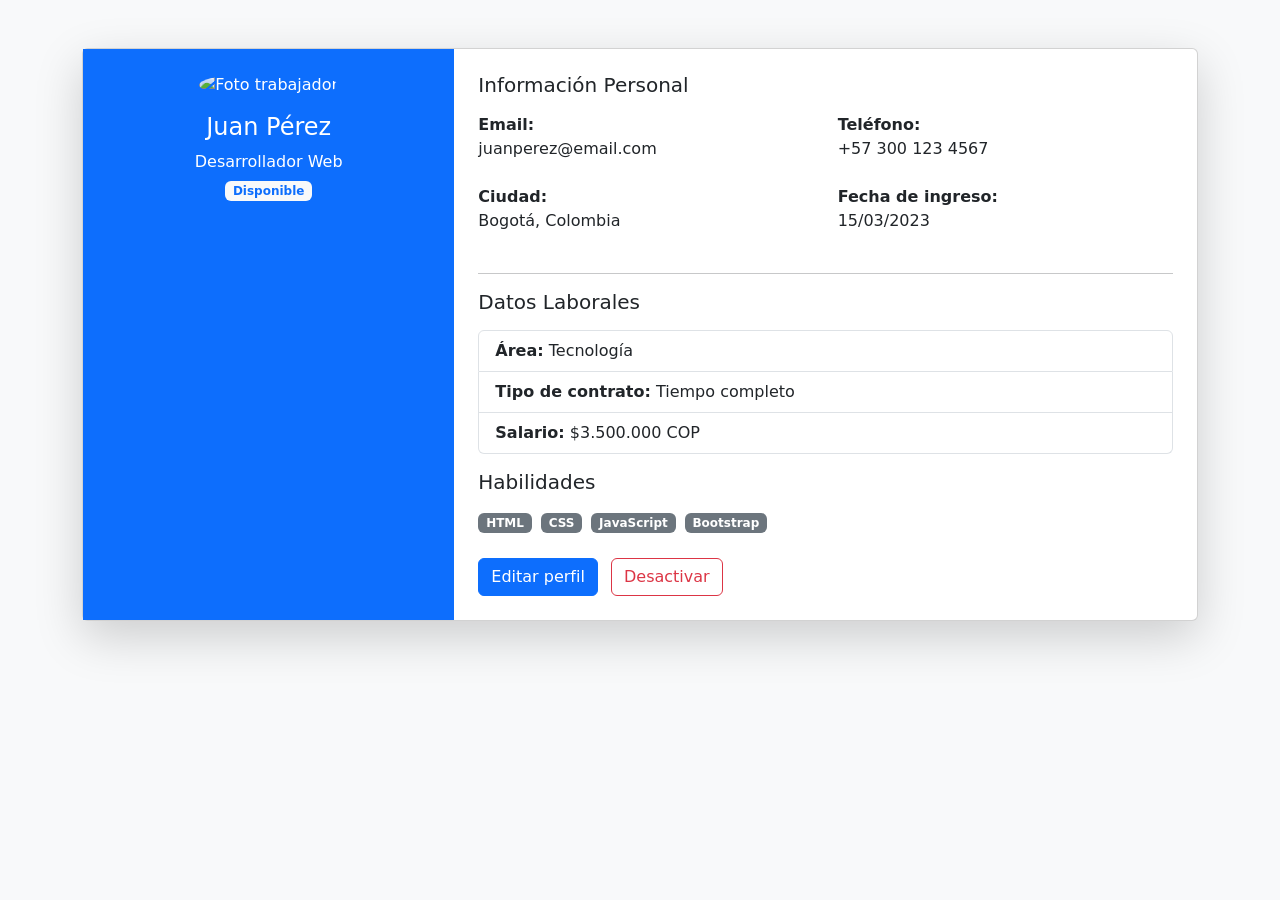
==== Frontend/index.html @ bde06f08 "feat: updated index script changed some elements in index, simple object Candidate charged into inde" ====
<!DOCTYPE html>
<html lang="es">
<head>
  <meta charset="UTF-8">
  <title>Perfil de Trabajador</title>
  <meta name="viewport" content="width=device-width, initial-scale=1">

  <!-- Bootstrap -->
  <link href="https://cdn.jsdelivr.net/npm/bootstrap@5.3.2/dist/css/bootstrap.min.css" rel="stylesheet">
</head>
<body class="bg-light">

<div class="container my-5">
  <div class="card shadow-lg">
    <div class="row g-0">

      <!-- Foto -->
      <div class="col-md-4 text-center bg-primary text-white p-4">
        <img src="https://encrypted-tbn0.gstatic.com/images?q=tbn:ANd9GcQEjdNn2kBMtAiz3_IE2U6-ekXOjP7aZw9QFA&s"
             class="rounded-circle mb-3"
             alt="Foto trabajador">

        <h4 id="candidate-name">Juan Pérez</h4>
        <p id="candidate-job" class="mb-1">Desarrollador Web</p>
        <span id="candidate-isAvaiable"class="badge bg-light text-primary">Disponible</span>
      </div>

      <!-- Información -->
      <div class="col-md-8 p-4">
        <h5 class="mb-3">Información Personal</h5>
        <div class="row">
          <div class="col-md-6 mb-2">
            <strong>Email:</strong>
            <p id="candidate-email">juanperez@email.com</p>
          </div>
          <div class="col-md-6 mb-2">
            <strong>Teléfono:</strong>
            <p id="candidate-number">+57 300 123 4567</p>
          </div>
          <div class="col-md-6 mb-2">
            <strong>Ciudad:</strong>
            <p id="candidate-city">Bogotá, Colombia</p>
          </div>
          <div class="col-md-6 mb-2">
            <strong>Fecha de ingreso:</strong>
            <p id="candidate-date">15/03/2023</p>
          </div>
        </div>

        <hr>

        <h5 class="mb-3">Datos Laborales</h5>
        <ul class="list-group mb-3">
          <li id="candidate-area"class="list-group-item">
            <strong>Área:</strong> Tecnología
          </li>
          <li id="candidate-contract" class="list-group-item">
            <strong>Tipo de contrato:</strong> Tiempo completo
          </li>
          <li id="candidate-salary" class="list-group-item">
            <strong>Salario:</strong> $3.500.000 COP
          </li>
        </ul>

        <h5 data-candidate="abilities" class="mb-3">Habilidades</h5>
        <span class="badge bg-secondary me-1">HTML</span>
        <span class="badge bg-secondary me-1">CSS</span>
        <span class="badge bg-secondary me-1">JavaScript</span>
        <span class="badge bg-secondary me-1">Bootstrap</span>

        <div class="mt-4">
          <button class="btn btn-primary me-2">Editar perfil</button>
          <button id="candidate-openToWork" class="btn btn-outline-danger">Desactivar</button>
        </div>
      </div>

    </div>
  </div>
</div>
<script src="./js/pages/index.js" type="module"></script>
</body>
</html>
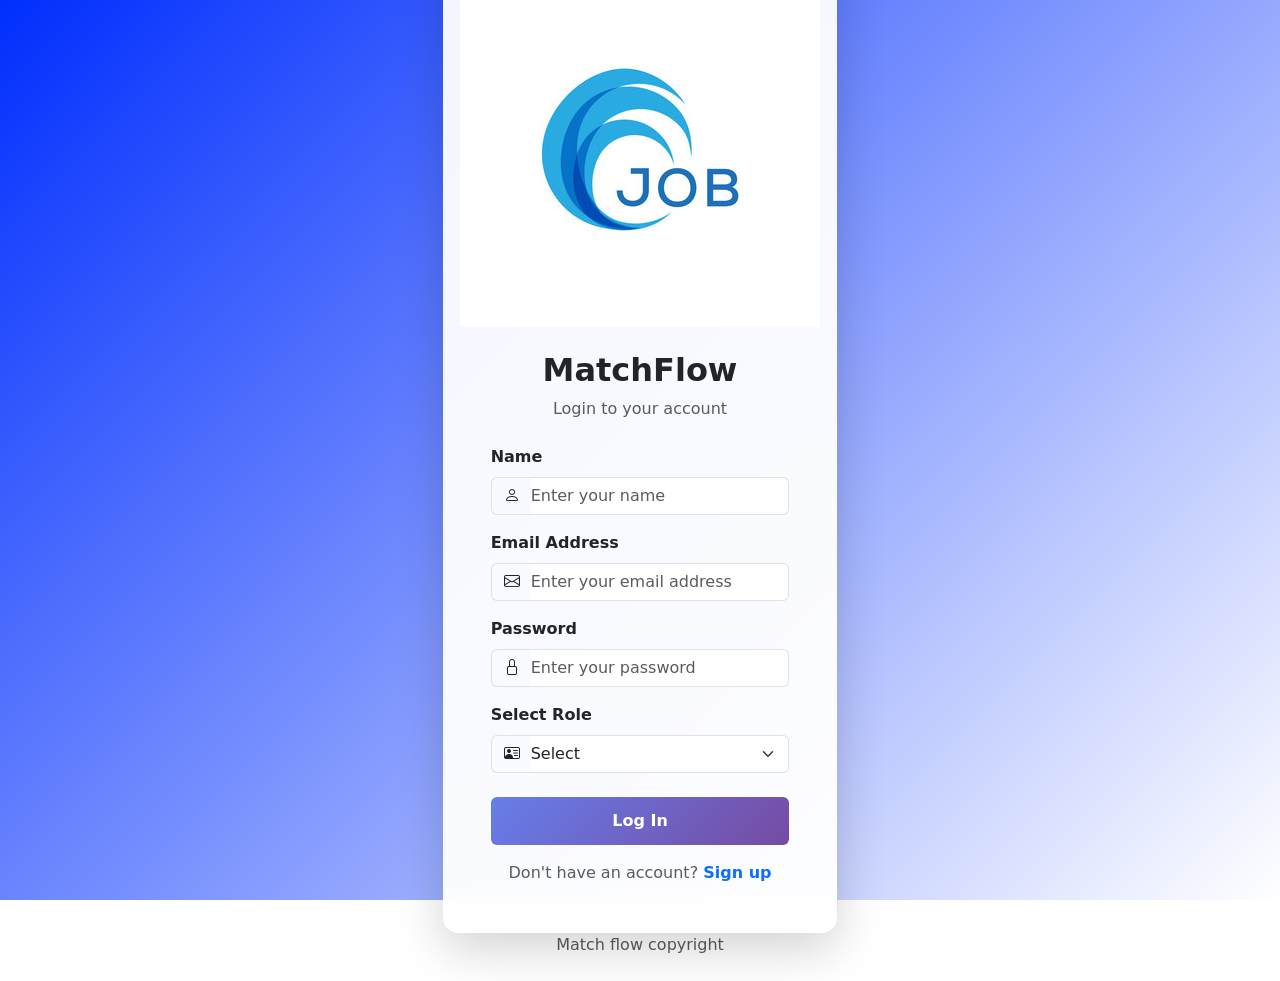
==== commit 24ded3b0: "feat: New files, commands y functions" ====
--- a/Frontend/index.html
+++ b/Frontend/index.html
@@ -1,82 +1,74 @@
 <!DOCTYPE html>
 <html lang="es">
-<head>
-  <meta charset="UTF-8">
-  <title>Perfil de Trabajador</title>
-  <meta name="viewport" content="width=device-width, initial-scale=1">
-
-  <!-- Bootstrap -->
-  <link href="https://cdn.jsdelivr.net/npm/bootstrap@5.3.2/dist/css/bootstrap.min.css" rel="stylesheet">
-</head>
-<body class="bg-light">
-
-<div class="container my-5">
-  <div class="card shadow-lg">
-    <div class="row g-0">
-
-      <!-- Foto -->
-      <div class="col-md-4 text-center bg-primary text-white p-4">
-        <img src="https://encrypted-tbn0.gstatic.com/images?q=tbn:ANd9GcQEjdNn2kBMtAiz3_IE2U6-ekXOjP7aZw9QFA&s"
-             class="rounded-circle mb-3"
-             alt="Foto trabajador">
-
-        <h4 id="candidate-name">Juan Pérez</h4>
-        <p id="candidate-job" class="mb-1">Desarrollador Web</p>
-        <span id="candidate-isAvaiable"class="badge bg-light text-primary">Disponible</span>
-      </div>
-
-      <!-- Información -->
-      <div class="col-md-8 p-4">
-        <h5 class="mb-3">Información Personal</h5>
-        <div class="row">
-          <div class="col-md-6 mb-2">
-            <strong>Email:</strong>
-            <p id="candidate-email">juanperez@email.com</p>
+    <head>
+        <meta charset="UTF-8">
+        <title> Perfil de Trabajador | MatchFlow </title>
+        <meta name="viewport" content="width=device-width, initial-scale=1">
+        <link rel="stylesheet" href="./css/style.css">
+        <link rel="stylesheet" href="https://cdn.jsdelivr.net/npm/bootstrap-icons@1.13.1/font/bootstrap-icons.min.css">
+        <link rel="stylesheet" href="https://cdn.jsdelivr.net/npm/bootstrap@5.3.8/dist/css/bootstrap.min.css" integrity="sha384-sRIl4kxILFvY47J16cr9ZwB07vP4J8+LH7qKQnuqkuIAvNWLzeN8tE5YBujZqJLB" crossorigin="anonymous">
+    </head>
+    <body class="bg-light">
+        <nav class="navbar navbar-expand-lg navbar-light bg-white shadow-sm">
+            <div class="container-fluid"> <a class="navbar-brand fw-bold text-primary" href="#"> <i class="bi bi-people-fill"> </i> MatchFlow </a>
+                <div class="d-flex"> 
+                    <button class="btn btn-outline-danger btn-sm btn-logout" id="logoutBtn"> <i class="bi bi-box-arrow-right me-1"> </i> Cerrar Sesión </button> 
+                </div>
           </div>
-          <div class="col-md-6 mb-2">
-            <strong>Teléfono:</strong>
-            <p id="candidate-number">+57 300 123 4567</p>
-          </div>
-          <div class="col-md-6 mb-2">
-            <strong>Ciudad:</strong>
-            <p id="candidate-city">Bogotá, Colombia</p>
-          </div>
-          <div class="col-md-6 mb-2">
-            <strong>Fecha de ingreso:</strong>
-            <p id="candidate-date">15/03/2023</p>
-          </div>
+        </nav>
+        <div class="container my-5">
+            <div class="card shadow-lg">
+                <div class="row g-0">
+                    <!-- Foto -->
+                    <div class="col-md-4 text-center bg-primary text-white p-4">
+                        <img src="https://ui-avatars.com/api/?name=Juan+Perez&size=150&background=667eea&color=fff" class="rounded-circle mb-3" alt="Foto trabajador">
+                        <h4 data-user-name> Juan Pérez </h4>
+                        <p class="mb-1"> Desarrollador Web </p>
+                        <span class="badge bg-light text-primary"> Activo </span>
+                    </div>
+                    <!-- Información -->
+                     <div class="col-md-8 p-4"> 
+                        <h5 class="mb-3"> Información Personal </h5>
+                        <div class="row">
+                            <div class="col-md-6 mb-2">
+                                <strong> Email: </strong>
+                                <p data-user-email> juanperez@email.com </p>
+                            </div>
+                            <div class="col-md-6 mb-2">
+                                <strong> Teléfono: </strong>
+                                <p> +57 300 123 4567 </p>
+                            </div>
+                            <div class="col-md-6 mb-2">
+                                <strong> Ciudad: </strong>
+                                <p> Bogotá, Colombia </p>
+                            </div>
+                            <div class="col-md-6 mb-2">
+                                <strong> Fecha de ingreso: </strong>
+                                <p> 15/03/2023 </p>
+                            </div>
+                        </div>
+                        <hr>
+                        <h5 class="mb-3"> Datos Laborales </h5>
+                        <ul class="list-group mb-3">
+                            <li class="list-group-item"> <strong> Área: </strong> Tecnología </li>
+                            <li class="list-group-item"> <strong> Tipo de contrato: </strong> Tiempo completo </li>
+                            <li class="list-group-item"> <strong> Salario: </strong> $3.500.000 COP </li>
+                        </ul>
+                        <h5 class="mb-3"> Habilidades </h5>
+                        <span class="badge bg-secondary me-1"> HTML </span>
+                        <span class="badge bg-secondary me-1"> CSS </span>
+                        <span class="badge bg-secondary me-1"> JavaScript </span>
+                        <span class="badge bg-secondary me-1"> Bootstrap </span>
+                        <div class="mt-4">
+                            <button class="btn btn-primary me-2"> <i class="bi bi-pencil-square me-1"> </i> Editar perfil </button>
+                            <button class="btn btn-outline-danger"> <i class="bi bi-pause-circle me-1"> </i> Desactivar </button>
+                        </div>
+                    </div>
+                </div>
+            </div>
         </div>
-
-        <hr>
-
-        <h5 class="mb-3">Datos Laborales</h5>
-        <ul class="list-group mb-3">
-          <li id="candidate-area"class="list-group-item">
-            <strong>Área:</strong> Tecnología
-          </li>
-          <li id="candidate-contract" class="list-group-item">
-            <strong>Tipo de contrato:</strong> Tiempo completo
-          </li>
-          <li id="candidate-salary" class="list-group-item">
-            <strong>Salario:</strong> $3.500.000 COP
-          </li>
-        </ul>
-
-        <h5 data-candidate="abilities" class="mb-3">Habilidades</h5>
-        <span class="badge bg-secondary me-1">HTML</span>
-        <span class="badge bg-secondary me-1">CSS</span>
-        <span class="badge bg-secondary me-1">JavaScript</span>
-        <span class="badge bg-secondary me-1">Bootstrap</span>
-
-        <div class="mt-4">
-          <button class="btn btn-primary me-2">Editar perfil</button>
-          <button id="candidate-openToWork" class="btn btn-outline-danger">Desactivar</button>
-        </div>
-      </div>
-
-    </div>
-  </div>
-</div>
-<script src="./js/pages/index.js" type="module"></script>
-</body>
-</html>
+        <script src="./js/pages/signout.js" type="module"> </script>
+        <script src="./js/pages/index.js" type="module"> </script>
+        <script src="https://cdn.jsdelivr.net/npm/bootstrap@5.3.8/dist/js/bootstrap.bundle.min.js" integrity="sha384-FKyoEForCGlyvwx9Hj09JcYn3nv7wiPVlz7YYwJrWVcXK/BmnVDxM+D2scQbITxI" crossorigin="anonymous"> </script>
+    </body>
+</html>
--- a/Frontend/css/style.css
+++ b/Frontend/css/style.css
@@ -0,0 +1,468 @@
+/* ESTILOS GLOBALES */
+* {
+    margin: 0;
+    padding: 0;
+    box-sizing: border-box;
+}
+
+body {
+    font-family: -apple-system, BlinkMacSystemFont, 'Segoe UI', Roboto, 'Helvetica Neue', Arial, sans-serif;
+    background: #f4f6fb;
+    color: #333;
+    line-height: 1.6;
+}
+
+/* ESTILOS DE LOGIN.HTML Y SIGNUP.HTML */
+#loginContainer, #signupContainer {
+    background: linear-gradient(135deg, #002efd 0%, #ffffff 100%);
+    min-height: 100vh;
+}
+
+#loginContainer .card, #signupContainer .card {
+    backdrop-filter: blur(10px);
+    background: rgba(255, 255, 255, 0.95);
+}
+
+#loginContainer .logo-image, #signupContainer .logo-image {
+    transition: transform 0.3s ease;
+}
+
+#loginContainer .logo-image:hover, #signupContainer .logo-image:hover {
+    transform: scale(1.05);
+}
+
+#loginContainer .form-control:focus, #signupContainer .form-control:focus, #loginContainer .form-select:focus, #signupContainer .form-select:focus {
+    border-color: #667eea;
+    box-shadow: 0 0 0 0.2rem rgba(102, 126, 234, 0.25);
+}
+
+#loginContainer .btn-primary, #signupContainer .btn-primary {
+    background: linear-gradient(135deg, #667eea 0%, #764ba2 100%);
+    border: none;
+    padding: 12px;
+    transition: all 0.3s ease;
+}
+
+#loginContainer .btn-primary:hover, #signupContainer .btn-primary:hover {
+    transform: translateY(-2px);
+    box-shadow: 0 5px 15px rgba(102, 126, 234, 0.4);
+}
+
+#loginContainer .input-group-text, #signupContainer .input-group-text {
+    background: transparent;
+}
+
+/* ESTILOS DE INDEX.HTML (PERFIL TRABAJADOR) */
+.bg-light {
+    background-color: #f8f9fa !important;
+}
+
+.card {
+    border: none;
+    border-radius: 15px;
+    overflow: hidden;
+}
+
+.card .shadow-lg {
+    box-shadow: 0 10px 30px rgba(0, 0, 0, 0.1) !important;
+}
+
+/* Columna de foto en index.html */
+.card .col-md-4.bg-primary {
+    background: linear-gradient(135deg, #667eea 0%, #764ba2 100%) !important;
+}
+
+.card .col-md-4 img {
+    width: 150px;
+    height: 150px;
+    object-fit: cover;
+    border: 4px solid white;
+}
+
+.card .badge.bg-light {
+    font-size: 0.9rem;
+    padding: 8px 15px;
+}
+
+/* Información personal en index.html */
+.card .col-md-8 h5 {
+    color: #667eea;
+    font-weight: 600;
+    margin-bottom: 1.5rem;
+}
+
+.card .col-md-8 strong {
+    color: #555;
+    font-weight: 600;
+}
+
+.card .list-group-item {
+    border: none;
+    border-bottom: 1px solid #e9ecef;
+    padding: 12px 0;
+}
+
+.card .badge.bg-secondary {
+    background-color: #667eea !important;
+    padding: 6px 12px;
+    font-weight: 500;
+}
+
+/* Botones en index.html */
+.btn-primary {
+    background: linear-gradient(135deg, #667eea 0%, #764ba2 100%);
+    border: none;
+    padding: 10px 25px;
+    transition: all 0.3s ease;
+}
+
+.btn-primary:hover {
+    transform: translateY(-2px);
+    box-shadow: 0 5px 15px rgba(102, 126, 234, 0.4);
+}
+
+.btn-outline-danger {
+    border-color: #dc3545;
+    color: #dc3545;
+    padding: 10px 25px;
+    transition: all 0.3s ease;
+}
+
+.btn-outline-danger:hover {
+    background-color: #dc3545;
+    border-color: #dc3545;
+    transform: translateY(-2px);
+}
+
+/* ESTILOS DE DASHBOARD.HTML */
+
+/* Navbar Dashboard */
+.navbar {
+    background: white !important;
+    box-shadow: 0 2px 10px rgba(0, 0, 0, 0.05);
+}
+
+.navbar .text-primary {
+    color: #2563eb !important;
+    font-size: 1.3rem;
+}
+
+/* Sidebar Dashboard */
+.sidebar {
+    width: 230px;
+    min-height: 100vh;
+    background: linear-gradient(180deg, #2563eb, #1e40af);
+    color: white;
+    transition: width 0.3s ease;
+    position: relative;
+}
+
+.sidebar.collapsed {
+    width: 70px;
+}
+
+.sidebar.collapsed span {
+    display: none;
+}
+
+.sidebar strong {
+    font-size: 1.1rem;
+}
+
+.menu-link {
+    display: flex;
+    align-items: center;
+    gap: 10px;
+    padding: 12px 10px;
+    border-radius: 10px;
+    color: #e0e7ff;
+    text-decoration: none;
+    cursor: pointer;
+    margin-bottom: 8px;
+    white-space: nowrap;
+    transition: all 0.3s ease;
+}
+
+.menu-link:hover, .menu-link.active {
+    background: rgba(255, 255, 255, 0.2);
+    color: white;
+    transform: translateX(5px);
+}
+
+.menu-link i {
+    font-size: 1.2rem;
+    min-width: 24px;
+}
+
+/* Botón toggle sidebar */
+#toggleSidebar {
+    background: rgba(255, 255, 255, 0.2);
+    border: none;
+    color: white;
+    padding: 5px 10px;
+    border-radius: 5px;
+    transition: all 0.3s ease;
+}
+
+#toggleSidebar:hover {
+    background: rgba(255, 255, 255, 0.3);
+}
+
+/* Contenido principal Dashboard */
+.content {
+    padding: 25px;
+    width: 100%;
+    min-height: 100vh;
+}
+
+.card-box {
+    background: white;
+    border-radius: 16px;
+    padding: 24px;
+    box-shadow: 0 10px 25px rgba(0, 0, 0, 0.05);
+    margin-bottom: 20px;
+    transition: all 0.3s ease;
+}
+
+.card-box:hover {
+    box-shadow: 0 15px 35px rgba(0, 0, 0, 0.1);
+}
+
+/* Hero section Dashboard */
+.hero {
+    background: linear-gradient(135deg, #e0f2fe 0%, #dbeafe 100%);
+    color: #1e40af;
+    border-radius: 18px;
+    padding: 30px;
+    margin-bottom: 30px;
+    box-shadow: 0 5px 15px rgba(0, 0, 0, 0.05);
+}
+
+.hero h3 {
+    font-weight: 700;
+    margin-bottom: 10px;
+}
+
+.hero p {
+    font-size: 1rem;
+    opacity: 0.9;
+}
+
+/* Sistema de páginas SPA */
+.page {
+    display: none;
+}
+
+.active-page {
+    display: block;
+    animation: fadeIn 0.3s ease;
+}
+
+@keyframes fadeIn {
+    from {
+        opacity: 0;
+        transform: translateY(10px);
+    }
+    to {
+        opacity: 1;
+        transform: translateY(0);
+    }
+}
+
+/* Tablas Dashboard */
+.table {
+    margin-top: 20px;
+}
+
+.table thead {
+    background-color: #f8f9fa;
+}
+
+.table thead th {
+    font-weight: 600;
+    color: #495057;
+    border-bottom: 2px solid #dee2e6;
+    padding: 15px 12px;
+}
+
+.table tbody td {
+    padding: 15px 12px;
+    vertical-align: middle;
+}
+
+.table tbody tr {
+    transition: all 0.2s ease;
+}
+
+.table tbody tr:hover {
+    background-color: #f8f9fa;
+}
+
+/* Badges */
+.badge {
+    padding: 6px 12px;
+    font-weight: 500;
+    border-radius: 6px;
+}
+
+.badge.bg-success {
+    background-color: #10b981 !important;
+}
+
+.badge.bg-warning {
+    background-color: #f59e0b !important;
+}
+
+.badge.bg-primary {
+    background-color: #3b82f6 !important;
+}
+
+/* Botones Dashboard */
+.btn-sm {
+    padding: 6px 15px;
+    font-size: 0.875rem;
+}
+
+.btn-outline-primary {
+    border-color: #2563eb;
+    color: #2563eb;
+    transition: all 0.3s ease;
+}
+
+.btn-outline-primary:hover {
+    background-color: #2563eb;
+    border-color: #2563eb;
+    color: white;
+    transform: translateY(-2px);
+}
+
+.btn-success {
+    background-color: #10b981;
+    border-color: #10b981;
+    transition: all 0.3s ease;
+}
+
+.btn-success:hover {
+    background-color: #059669;
+    border-color: #059669;
+    transform: translateY(-2px);
+}
+
+.btn-outline-secondary {
+    transition: all 0.3s ease;
+}
+
+/* Modal Dashboard */
+.modal-content {
+    border-radius: 15px;
+    border: none;
+}
+
+.modal-header {
+    background: linear-gradient(135deg, #667eea 0%, #764ba2 100%);
+    color: white;
+    border-top-left-radius: 15px;
+    border-top-right-radius: 15px;
+    padding: 20px 25px;
+}
+
+.modal-header .btn-close {
+    filter: brightness(0) invert(1);
+}
+
+.modal-body {
+    padding: 25px;
+}
+
+.modal-body .rounded-circle {
+    box-shadow: 0 5px 15px rgba(102, 126, 234, 0.2);
+}
+
+.modal-footer {
+    border-top: 1px solid #e9ecef;
+    padding: 20px 25px;
+}
+
+/* UTILIDADES Y RESPONSIVIDAD */
+.text-muted {
+    color: #6c757d !important;
+}
+
+.fw-bold {
+    font-weight: 700 !important;
+}
+
+.fw-semibold {
+    font-weight: 600 !important;
+}
+
+/* Responsividad */
+@media (max-width: 768px) {
+    .sidebar {
+        width: 70px;
+    }
+    .sidebar span {
+        display: none;
+    }
+    .content {
+        padding: 15px;
+    }
+    .hero {
+        padding: 20px;
+    }
+    .card-box {
+        padding: 15px;
+    }
+    .modal-dialog {
+        margin: 0.5rem;
+    }
+}
+
+@media (max-width: 576px) {
+    .table {
+        font-size: 0.875rem;
+    }
+    .btn-sm {
+        padding: 4px 10px;
+        font-size: 0.8rem;
+    }
+    .navbar {
+        padding: 10px !important;
+    }
+    .hero h3 {
+        font-size: 1.3rem;
+    }
+    .hero p {
+        font-size: 0.9rem;
+    }
+}
+
+/* ANIMACIONES ADICIONALES */
+@keyframes slideInRight {
+    from {
+        opacity: 0;
+        transform: translateX(30px);
+    }
+    to {
+        opacity: 1;
+        transform: translateX(0);
+    }
+}
+
+.card-box {
+    animation: slideInRight 0.4s ease;
+}
+
+/* Estilos para botón de logout */
+.btn-logout {
+    background-color: #dc3545;
+    border-color: #dc3545;
+    color: white;
+    transition: all 0.3s ease;
+}
+
+.btn-logout:hover {
+    background-color: #bb2d3b;
+    border-color: #bb2d3b;
+    transform: translateY(-2px);
+}
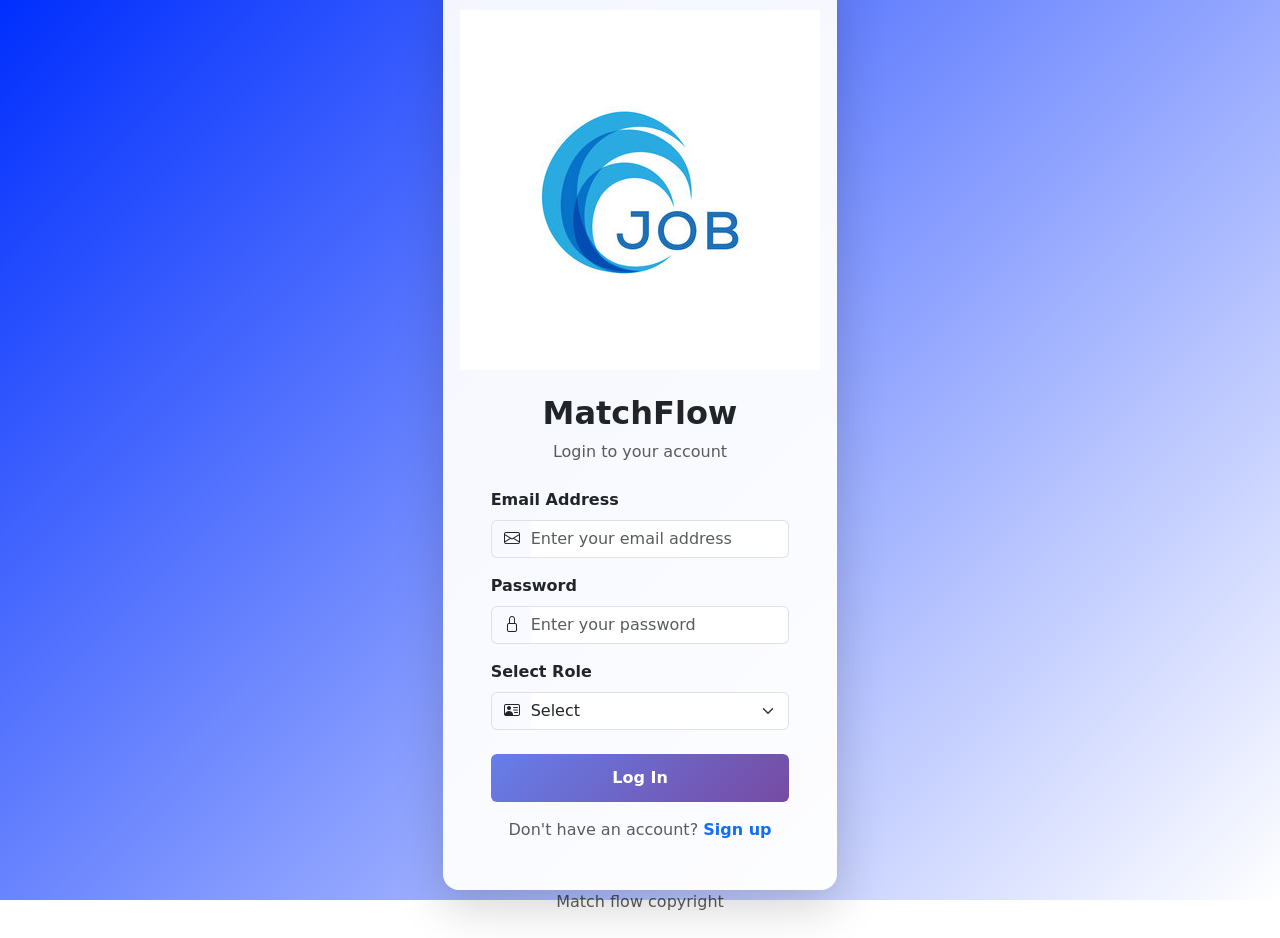
==== commit ad13523d: "Fix activar/inactivar usuario y ajustes de UI" ====
--- a/Frontend/index.html
+++ b/Frontend/index.html
@@ -24,10 +24,11 @@
                         <img src="https://ui-avatars.com/api/?name=Juan+Perez&size=150&background=667eea&color=fff" class="rounded-circle mb-3" alt="Foto trabajador">
                         <h4 data-user-name> Juan Pérez </h4>
                         <p class="mb-1"> Desarrollador Web </p>
-                        <span class="badge bg-light text-primary"> Activo </span>
+                        <span data-user-active class="badge bg-light text-primary"> Activo </span>
+                        <div id="profileMessage" class="hidden"></div>
                     </div>
                     <!-- Información -->
-                     <div class="col-md-8 p-4"> 
+                    <div class="col-md-8 p-4"> 
                         <h5 class="mb-3"> Información Personal </h5>
                         <div class="row">
                             <div class="col-md-6 mb-2">
@@ -36,11 +37,11 @@
                             </div>
                             <div class="col-md-6 mb-2">
                                 <strong> Teléfono: </strong>
-                                <p> +57 300 123 4567 </p>
+                                <p data-user-phone> +57 300 .... </p>
                             </div>
                             <div class="col-md-6 mb-2">
                                 <strong> Ciudad: </strong>
-                                <p> Bogotá, Colombia </p>
+                                <p data-user-city> Bogota </p>
                             </div>
                             <div class="col-md-6 mb-2">
                                 <strong> Fecha de ingreso: </strong>
@@ -60,8 +61,8 @@
                         <span class="badge bg-secondary me-1"> JavaScript </span>
                         <span class="badge bg-secondary me-1"> Bootstrap </span>
                         <div class="mt-4">
-                            <button class="btn btn-primary me-2"> <i class="bi bi-pencil-square me-1"> </i> Editar perfil </button>
-                            <button class="btn btn-outline-danger"> <i class="bi bi-pause-circle me-1"> </i> Desactivar </button>
+                            <button class="btn btn-primary me-2" data-edit-profile> <i class="bi bi-pencil-square me-1"> </i> Editar perfil </button>
+                            <button data-user-work class="btn btn-outline-danger"> <i class="bi bi-pause-circle me-1"> </i> Desactivar </button>
                         </div>
                     </div>
                 </div>
@@ -71,4 +72,4 @@
         <script src="./js/pages/index.js" type="module"> </script>
         <script src="https://cdn.jsdelivr.net/npm/bootstrap@5.3.8/dist/js/bootstrap.bundle.min.js" integrity="sha384-FKyoEForCGlyvwx9Hj09JcYn3nv7wiPVlz7YYwJrWVcXK/BmnVDxM+D2scQbITxI" crossorigin="anonymous"> </script>
     </body>
-</html>+</html>
--- a/Frontend/css/style.css
+++ b/Frontend/css/style.css
@@ -396,6 +396,28 @@
     font-weight: 600 !important;
 }
 
+#profileMessage {
+    margin-top: 12px;
+    padding: 10px;
+    border-radius: 6px;
+    font-weight: 600;
+}
+
+#profileMessage.success {
+    background-color: #d1fae5;
+    color: #065f46;
+    border: 1px solid #10b981;
+}
+
+#profileMessage.error {
+    background-color: #fee2e2;
+    color: #991b1b;
+    border: 1px solid #ef4444;
+}
+
+.hidden {
+    display: none;
+}
 /* Responsividad */
 @media (max-width: 768px) {
     .sidebar {
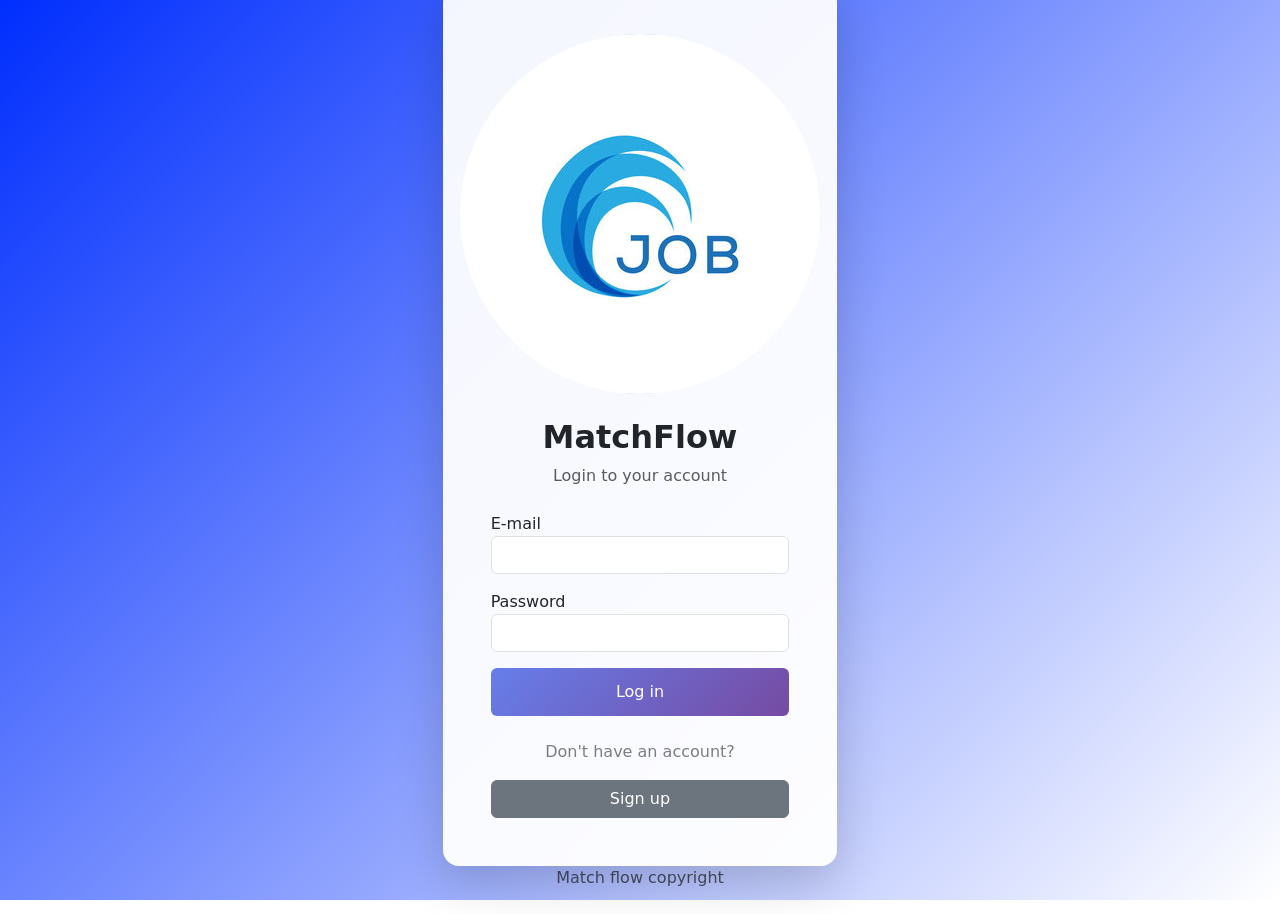
==== commit 15c74181: "add files" ====
--- a/Frontend/index.html
+++ b/Frontend/index.html
@@ -1,75 +1,112 @@
 <!DOCTYPE html>
 <html lang="es">
-    <head>
-        <meta charset="UTF-8">
-        <title> Perfil de Trabajador | MatchFlow </title>
-        <meta name="viewport" content="width=device-width, initial-scale=1">
-        <link rel="stylesheet" href="./css/style.css">
-        <link rel="stylesheet" href="https://cdn.jsdelivr.net/npm/bootstrap-icons@1.13.1/font/bootstrap-icons.min.css">
-        <link rel="stylesheet" href="https://cdn.jsdelivr.net/npm/bootstrap@5.3.8/dist/css/bootstrap.min.css" integrity="sha384-sRIl4kxILFvY47J16cr9ZwB07vP4J8+LH7qKQnuqkuIAvNWLzeN8tE5YBujZqJLB" crossorigin="anonymous">
-    </head>
-    <body class="bg-light">
-        <nav class="navbar navbar-expand-lg navbar-light bg-white shadow-sm">
-            <div class="container-fluid"> <a class="navbar-brand fw-bold text-primary" href="#"> <i class="bi bi-people-fill"> </i> MatchFlow </a>
-                <div class="d-flex"> 
-                    <button class="btn btn-outline-danger btn-sm btn-logout" id="logoutBtn"> <i class="bi bi-box-arrow-right me-1"> </i> Cerrar Sesión </button> 
-                </div>
-          </div>
-        </nav>
-        <div class="container my-5">
-            <div class="card shadow-lg">
-                <div class="row g-0">
-                    <!-- Foto -->
-                    <div class="col-md-4 text-center bg-primary text-white p-4">
-                        <img src="https://ui-avatars.com/api/?name=Juan+Perez&size=150&background=667eea&color=fff" class="rounded-circle mb-3" alt="Foto trabajador">
-                        <h4 data-user-name> Juan Pérez </h4>
-                        <p class="mb-1"> Desarrollador Web </p>
-                        <span data-user-active class="badge bg-light text-primary"> Activo </span>
-                        <div id="profileMessage" class="hidden"></div>
-                    </div>
-                    <!-- Información -->
-                    <div class="col-md-8 p-4"> 
-                        <h5 class="mb-3"> Información Personal </h5>
-                        <div class="row">
-                            <div class="col-md-6 mb-2">
-                                <strong> Email: </strong>
-                                <p data-user-email> juanperez@email.com </p>
+<head>
+    <meta charset="UTF-8">
+    <meta name="viewport" content="width=device-width, initial-scale=1.0">
+    <title>MatchFlow - Mi Perfil</title>
+    <link href="https://cdn.jsdelivr.net/npm/bootstrap@5.3.0/dist/css/bootstrap.min.css" rel="stylesheet">
+    <link rel="stylesheet" href="https://cdn.jsdelivr.net/npm/bootstrap-icons@1.11.0/font/bootstrap-icons.css">
+    <style>
+        body { background-color: #f8f9fa; }
+        .profile-card { border-radius: 15px; border: none; }
+        .status-section { background-color: #ffffff; border-radius: 10px; padding: 20px; }
+    </style>
+</head>
+<body>
+
+    <nav class="navbar navbar-expand-lg navbar-dark bg-primary shadow-sm mb-4">
+        <div class="container">
+            <a class="navbar-brand fw-bold" href="#"><i class="bi bi-intersect me-2"></i>MatchFlow</a>
+            <div class="d-flex">
+                <button class="btn btn-light btn-sm fw-semibold" id="btnLogout">
+                    <i class="bi bi-box-arrow-right me-1"></i> Cerrar Sesión
+                </button>
+            </div>
+        </div>
+    </nav>
+
+    <div class="container">
+        <div class="row g-4">
+            <div class="col-md-4">
+                <div class="card profile-card shadow-sm mb-4">
+                    <div class="card-body text-center">
+                        <div class="mb-3">
+                            <i class="bi bi-person-circle display-1 text-secondary"></i>
+                        </div>
+                        <h4 id="profileName" class="fw-bold text-dark">Nombre del Candidato</h4>
+                        <p id="profileEmail" class="text-muted">correo@ejemplo.com</p>
+                        
+                        <hr>
+
+                        <div class="status-section mt-3">
+                            <h6 class="text-uppercase text-muted small fw-bold mb-3">Mi Estado Laboral</h6>
+                            <div class="mb-3">
+                                <span id="statusBadge" class="badge p-2 fs-6">Cargando estado...</span>
                             </div>
-                            <div class="col-md-6 mb-2">
-                                <strong> Teléfono: </strong>
-                                <p data-user-phone> +57 300 .... </p>
-                            </div>
-                            <div class="col-md-6 mb-2">
-                                <strong> Ciudad: </strong>
-                                <p data-user-city> Bogota </p>
-                            </div>
-                            <div class="col-md-6 mb-2">
-                                <strong> Fecha de ingreso: </strong>
-                                <p> 15/03/2023 </p>
+                            <div class="d-grid">
+                                <button id="availabilityBtn" class="btn btn-primary fw-bold">
+                                    Actualizar Estado
+                                </button>
                             </div>
                         </div>
-                        <hr>
-                        <h5 class="mb-3"> Datos Laborales </h5>
-                        <ul class="list-group mb-3">
-                            <li class="list-group-item"> <strong> Área: </strong> Tecnología </li>
-                            <li class="list-group-item"> <strong> Tipo de contrato: </strong> Tiempo completo </li>
-                            <li class="list-group-item"> <strong> Salario: </strong> $3.500.000 COP </li>
-                        </ul>
-                        <h5 class="mb-3"> Habilidades </h5>
-                        <span class="badge bg-secondary me-1"> HTML </span>
-                        <span class="badge bg-secondary me-1"> CSS </span>
-                        <span class="badge bg-secondary me-1"> JavaScript </span>
-                        <span class="badge bg-secondary me-1"> Bootstrap </span>
-                        <div class="mt-4">
-                            <button class="btn btn-primary me-2" data-edit-profile> <i class="bi bi-pencil-square me-1"> </i> Editar perfil </button>
-                            <button data-user-work class="btn btn-outline-danger"> <i class="bi bi-pause-circle me-1"> </i> Desactivar </button>
+                    </div>
+                </div>
+
+                <div class="card profile-card shadow-sm">
+                    <div class="card-body">
+                        <h6 class="fw-bold mb-3 small text-uppercase">Mis Habilidades</h6>
+                        <div id="skillsContainer">
+                            <span class="badge bg-light text-dark border me-1">HTML</span>
+                            <span class="badge bg-light text-dark border me-1">JavaScript</span>
+                            <span class="badge bg-light text-dark border me-1">Bootstrap</span>
+                        </div>
+                    </div>
+                </div>
+            </div>
+
+            <div class="col-md-8">
+                <div class="card profile-card shadow-sm h-100">
+                    <div class="card-header bg-white py-3 border-0">
+                        <h5 class="mb-0 fw-bold text-primary">
+                            <i class="bi bi-briefcase me-2"></i>Ofertas de Empleo Disponibles
+                        </h5>
+                    </div>
+                    <div class="card-body">
+                        <div class="table-responsive">
+                            <table id="jobsTable" class="table table-hover align-middle">
+                                <thead class="table-light">
+                                    <tr>
+                                        <th>Puesto</th>
+                                        <th>Descripción</th>
+                                        <th>Estado</th>
+                                    </tr>
+                                </thead>
+                                <tbody>
+                                    <tr>
+                                        <td colspan="4" class="text-center py-4 text-muted">
+                                            <div class="spinner-border spinner-border-sm me-2" role="status"></div>
+                                            Buscando vacantes...
+                                        </td>
+                                    </tr>
+                                </tbody>
+                            </table>
                         </div>
                     </div>
                 </div>
             </div>
         </div>
-        <script src="./js/pages/signout.js" type="module"> </script>
-        <script src="./js/pages/index.js" type="module"> </script>
-        <script src="https://cdn.jsdelivr.net/npm/bootstrap@5.3.8/dist/js/bootstrap.bundle.min.js" integrity="sha384-FKyoEForCGlyvwx9Hj09JcYn3nv7wiPVlz7YYwJrWVcXK/BmnVDxM+D2scQbITxI" crossorigin="anonymous"> </script>
-    </body>
-</html>
+    </div>
+
+    <script>
+        // Lógica simple de cierre de sesión
+        document.getElementById('btnLogout')?.addEventListener('click', () => {
+            sessionStorage.removeItem('currentUser');
+            window.location.href = 'login.html';
+        });
+    </script>
+
+    <script src="https://cdn.jsdelivr.net/npm/bootstrap@5.3.0/dist/js/bootstrap.bundle.min.js"></script>
+    
+    <script type="module" src="js/pages/index.js"></script>
+</body>
+</html>
